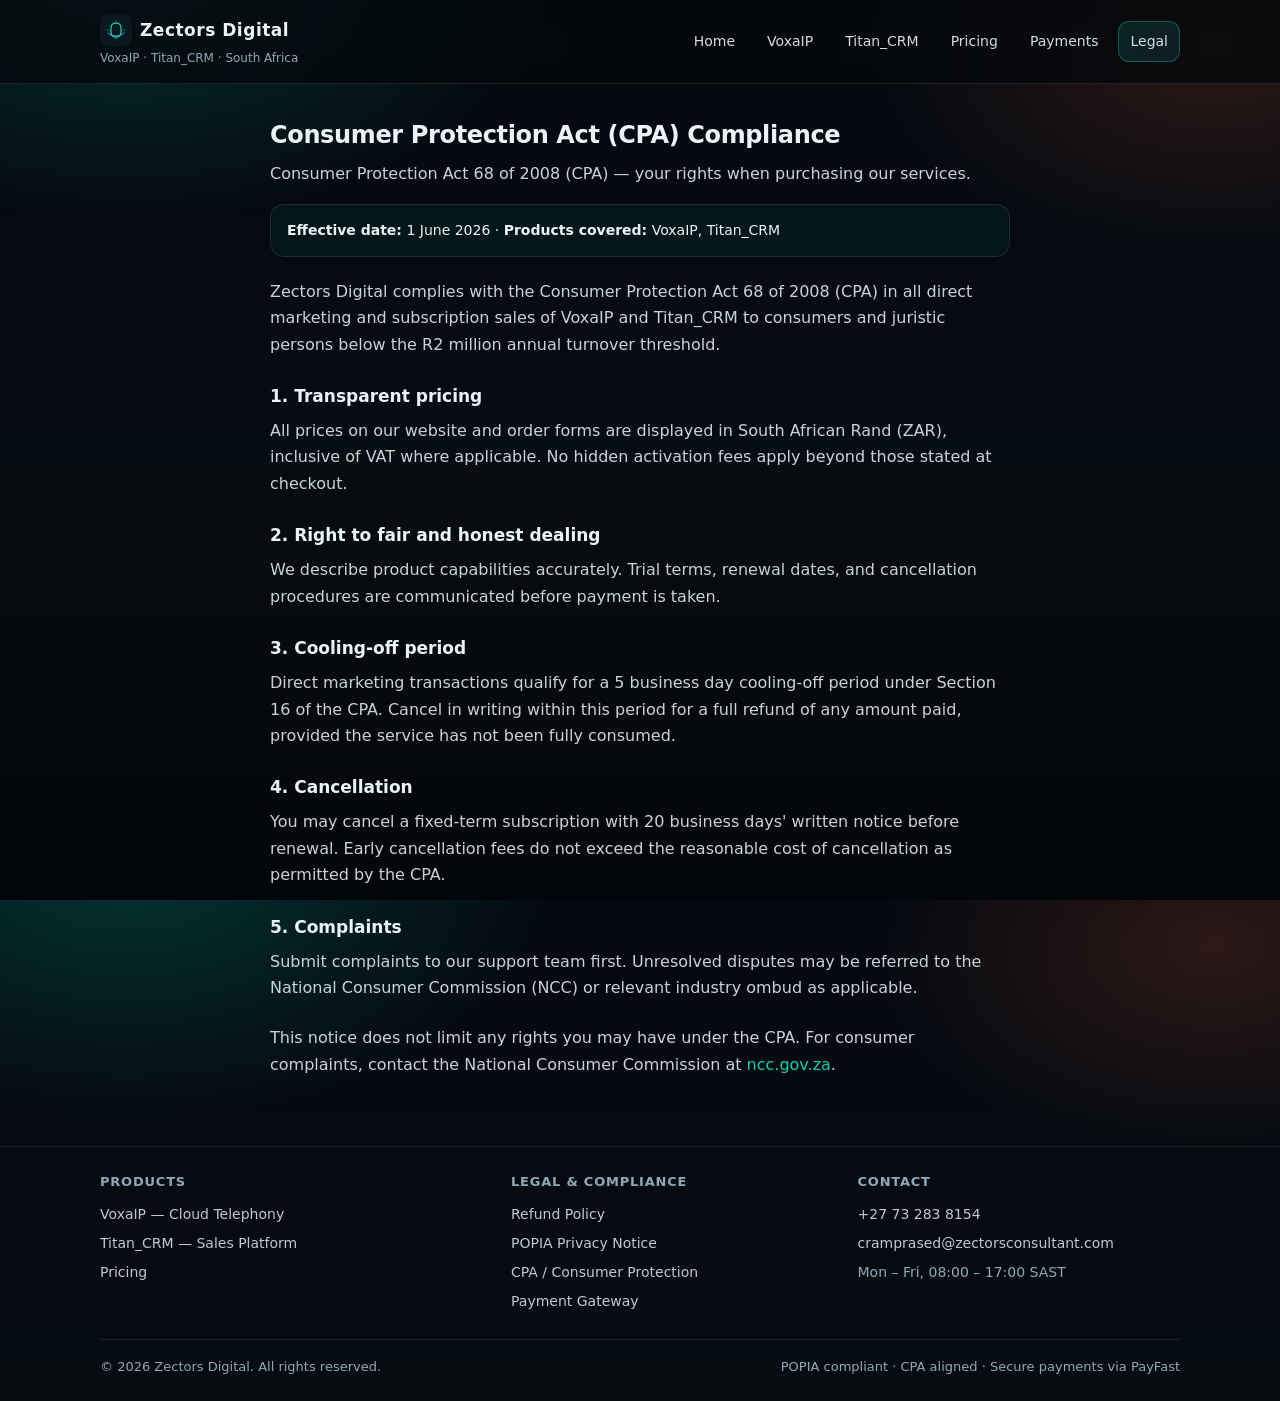
==== cba.html @ 364d6885 "Lucia" ====
<!doctype html>
<html lang="en">
  <head>
    <meta charset="utf-8" />
    <meta name="viewport" content="width=device-width, initial-scale=1" />
    <meta name="description" content="Consumer Protection Act compliance for VoxaIP and Titan_CRM purchases." />
    <title>CPA Compliance · Zectors Digital</title>
    <link rel="stylesheet" href="assets/voxa-styles.css" />
  </head>
  <body>
    <header class="siteHeader">
      <div class="container">
        <div class="navRow">
          <a class="brand" href="index.html">
            <div class="brandLogo">
              <img src="assets/images/icon-voxaip.svg" alt="" width="32" height="32" aria-hidden="true" />
              <strong>Zectors Digital</strong>
            </div>
            <span>VoxaIP · Titan_CRM · South Africa</span>
          </a>
          <nav class="navLinks" aria-label="Primary">
              <a href="index.html" class="">Home</a>
              <a href="voxaip.html" class="">VoxaIP</a>
              <a href="titan-crm.html" class="">Titan_CRM</a>
              <a href="pricing.html" class="">Pricing</a>
              <a href="payment-gateway.html" class="">Payments</a>
              <a href="popia.html" class="active">Legal</a>
          </nav>
        </div>
      </div>
    </header>

    <main>
  <section class="section" style="padding-top:32px;">
    <div class="container legalDoc">
      <div class="sectionTitle">
        <h2>Consumer Protection Act (CPA) Compliance</h2>
        <p>Consumer Protection Act 68 of 2008 (CPA) — your rights when purchasing our services.</p>
      </div>

      <div class="docMeta">
        <strong>Effective date:</strong> 1 June 2026 ·
        <strong>Products covered:</strong> VoxaIP, Titan_CRM
      </div>

      <p>Zectors Digital complies with the Consumer Protection Act 68 of 2008 (CPA) in all direct marketing and subscription sales of VoxaIP and Titan_CRM to consumers and juristic persons below the R2 million annual turnover threshold.</p>

        <h3>1. Transparent pricing</h3>
        <p>All prices on our website and order forms are displayed in South African Rand (ZAR), inclusive of VAT where applicable. No hidden activation fees apply beyond those stated at checkout.</p>
        <h3>2. Right to fair and honest dealing</h3>
        <p>We describe product capabilities accurately. Trial terms, renewal dates, and cancellation procedures are communicated before payment is taken.</p>
        <h3>3. Cooling-off period</h3>
        <p>Direct marketing transactions qualify for a 5 business day cooling-off period under Section 16 of the CPA. Cancel in writing within this period for a full refund of any amount paid, provided the service has not been fully consumed.</p>
        <h3>4. Cancellation</h3>
        <p>You may cancel a fixed-term subscription with 20 business days&#39; written notice before renewal. Early cancellation fees do not exceed the reasonable cost of cancellation as permitted by the CPA.</p>
        <h3>5. Complaints</h3>
        <p>Submit complaints to our support team first. Unresolved disputes may be referred to the National Consumer Commission (NCC) or relevant industry ombud as applicable.</p>

      <p class="muted" style="margin-top:24px;">
        This notice does not limit any rights you may have under the CPA. For consumer complaints, contact the National Consumer Commission at <a href="https://www.ncc.gov.za" style="color:var(--voxa);" target="_blank" rel="noopener">ncc.gov.za</a>.
      </p>
    </div>
  </section>
    </main>

    <footer class="siteFooter">
      <div class="container">
        <div class="footerGrid">
          <div>
            <h4>Products</h4>
            <a href="voxaip.html">VoxaIP — Cloud Telephony</a>
            <a href="titan-crm.html">Titan_CRM — Sales Platform</a>
            <a href="pricing.html">Pricing</a>
          </div>
          <div>
            <h4>Legal &amp; Compliance</h4>
            <a href="refund-policy.html">Refund Policy</a>
            <a href="popia.html">POPIA Privacy Notice</a>
            <a href="cba.html">CPA / Consumer Protection</a>
            <a href="payment-gateway.html">Payment Gateway</a>
          </div>
          <div>
            <h4>Contact</h4>
            <a href="tel:+27732838154">+27 73 283 8154</a>
            <a href="mailto:cramprased@zectorsconsultant.com">cramprased@zectorsconsultant.com</a>
            <span class="muted" style="display:block;font-size:14px;margin-top:6px;">Mon – Fri, 08:00 – 17:00 SAST</span>
          </div>
        </div>
        <div class="footerBottom">
          <span>&copy; 2026 Zectors Digital. All rights reserved.</span>
          <span>POPIA compliant · CPA aligned · Secure payments via PayFast</span>
        </div>
      </div>
    </footer>
  </body>
</html>
---- assets/voxa-styles.css ----
:root{
  --bg:#060d12;
  --card:#0c1820;
  --muted:#8fa8b8;
  --text:#e8f4f8;
  --voxa:#00d4aa;
  --titan:#ff6b35;
  --accent:#4dabf7;
  --line:rgba(255,255,255,.09);
  --shadow: 0 16px 40px rgba(0,0,0,.45);
  --radius: 18px;
}

*{box-sizing:border-box}
html,body{height:100%}
body{
  margin:0;
  font-family: ui-sans-serif, system-ui, -apple-system, Segoe UI, Roboto, Arial, sans-serif;
  color:var(--text);
  background:
    radial-gradient(800px 480px at 10% -5%, rgba(0,212,170,.22), transparent 55%),
    radial-gradient(700px 420px at 95% 5%, rgba(255,107,53,.16), transparent 50%),
    linear-gradient(180deg, #040810 0%, var(--bg) 50%, #030608 100%);
  line-height:1.65;
}

a{color:inherit;text-decoration:none}
.container{max-width:1120px;margin:0 auto;padding:0 20px}

.siteHeader{
  position:sticky;top:0;z-index:50;
  backdrop-filter:blur(12px);
  background:rgba(4,8,12,.78);
  border-bottom:1px solid var(--line);
}
.navRow{display:flex;align-items:center;justify-content:space-between;padding:14px 0;gap:16px}
.brand{display:flex;flex-direction:column;gap:3px;text-decoration:none}
.brandLogo{display:flex;align-items:center;gap:8px}
.brandLogo img{flex-shrink:0;border-radius:8px}
.brand strong{font-size:17px;letter-spacing:.03em}
.brand span{font-size:12px;color:var(--muted)}
.navLinks{display:flex;gap:8px;flex-wrap:wrap;justify-content:flex-end}
.navLinks a{
  padding:8px 11px;border-radius:11px;
  color:rgba(232,244,248,.9);
  border:1px solid transparent;
  font-size:14px;
}
.navLinks a:hover{border-color:var(--line);background:rgba(255,255,255,.04)}
.navLinks a.active{
  border-color:rgba(0,212,170,.35);
  background:linear-gradient(135deg, rgba(0,212,170,.14), rgba(77,171,247,.10));
}

.hero{padding:52px 0 28px}
.heroVisual{
  border:1px solid var(--line);
  border-radius:calc(var(--radius) + 4px);
  overflow:hidden;
  box-shadow:var(--shadow);
  background:rgba(255,255,255,.02);
  min-height:180px;
}
.heroVisual img,.heroVisual svg{display:block;width:100%;height:auto;min-height:180px;object-fit:cover}
.heroVisualInline svg{display:block;width:100%;height:auto;border-radius:calc(var(--radius) + 4px)}
.heroGrid{display:grid;grid-template-columns:1.15fr .85fr;gap:22px;align-items:stretch}
.heroGridWide{display:grid;grid-template-columns:1fr 1fr;gap:22px;align-items:center}
.heroCard{
  border:1px solid var(--line);
  border-radius:calc(var(--radius) + 4px);
  background:linear-gradient(145deg, rgba(255,255,255,.05), rgba(255,255,255,.02));
  box-shadow:var(--shadow);
  padding:30px;
}
.kicker{
  display:inline-flex;align-items:center;gap:8px;
  font-size:12px;color:var(--muted);
  border:1px solid var(--line);
  padding:6px 12px;border-radius:999px;
  background:rgba(255,255,255,.03);
}
.h1{margin:14px 0 12px;font-size:42px;line-height:1.08;letter-spacing:-.025em}
.lead{margin:0;color:rgba(232,244,248,.88);font-size:17px;max-width:58ch}
.ctaRow{display:flex;gap:12px;flex-wrap:wrap;margin-top:20px}
.btn{
  display:inline-flex;align-items:center;justify-content:center;
  padding:11px 16px;border-radius:14px;
  border:1px solid var(--line);
  background:rgba(255,255,255,.04);
  font-size:14px;font-weight:500;
}
.btn:hover{transform:translateY(-1px)}
.btnVoxa{
  border-color:rgba(0,212,170,.45);
  background:linear-gradient(135deg, rgba(0,212,170,.28), rgba(0,212,170,.12));
}
.btnTitan{
  border-color:rgba(255,107,53,.45);
  background:linear-gradient(135deg, rgba(255,107,53,.26), rgba(255,107,53,.10));
}
.btnPrimary{
  border-color:rgba(77,171,247,.40);
  background:linear-gradient(135deg, rgba(77,171,247,.24), rgba(0,212,170,.14));
}

.miniCard{
  border:1px solid var(--line);
  border-radius:calc(var(--radius) + 4px);
  background:rgba(255,255,255,.03);
  padding:20px;
}
.statGrid{display:grid;grid-template-columns:1fr;gap:10px}
.stat{
  border:1px solid var(--line);
  background:rgba(255,255,255,.02);
  border-radius:14px;
  padding:12px 14px;
  display:flex;justify-content:space-between;align-items:baseline;
}
.stat strong{font-size:18px;color:var(--voxa)}
.stat span{color:var(--muted);font-size:13px}

.section{padding:22px 0}
.sectionTitle{margin:0 0 16px}
.sectionTitle h2{margin:0 0 6px;font-size:24px;letter-spacing:-.015em}
.sectionTitle p{margin:0;color:var(--muted);max-width:70ch}

.grid2{display:grid;grid-template-columns:1fr 1fr;gap:16px}
.grid3{display:grid;grid-template-columns:repeat(3,1fr);gap:16px}
.card{
  border:1px solid var(--line);
  border-radius:var(--radius);
  background:rgba(255,255,255,.03);
  padding:20px;
}
.card h3{margin:0 0 10px;font-size:17px}
.cardVisual{
  border-radius:14px;
  overflow:hidden;
  margin:-4px -4px 16px;
  border:1px solid var(--line);
}
.cardVisual svg,.productHero svg,.heroVisual svg{display:block;width:100%;height:180px}
.productHero svg{max-height:340px;height:auto}
.heroVisual svg{height:auto;min-height:180px}
.inlineSvg svg{display:block;width:100%}
.cardVisual svg{height:180px;object-fit:cover;object-position:center}
.cardIcon{width:52px;height:52px;margin-bottom:12px}
.cardIcon img{display:block;width:100%;height:100%}
.productHero{
  border:1px solid var(--line);
  border-radius:calc(var(--radius) + 4px);
  overflow:hidden;
  margin-bottom:24px;
  box-shadow:var(--shadow);
}
.productHero img{display:block;width:100%;max-height:340px;object-fit:cover}
.featureStrip{
  display:grid;
  grid-template-columns:repeat(4,1fr);
  gap:14px;
  margin:28px 0;
}
.featureItem{
  text-align:center;
  padding:18px 12px;
  border:1px solid var(--line);
  border-radius:var(--radius);
  background:rgba(255,255,255,.02);
}
.featureItem img{width:48px;height:48px;margin:0 auto 10px;display:block}
.featureItem strong{display:block;font-size:14px;margin-bottom:4px}
.featureItem span{font-size:12px;color:var(--muted)}
.muted{color:var(--muted)}
.list{margin:10px 0 0;padding-left:18px;color:rgba(232,244,248,.88)}
.list li{margin-bottom:6px}

.productBadge{
  display:inline-block;
  font-size:11px;font-weight:700;letter-spacing:.08em;text-transform:uppercase;
  padding:5px 10px;border-radius:999px;margin-bottom:10px;
}
.badgeVoxa{color:var(--voxa);border:1px solid rgba(0,212,170,.35);background:rgba(0,212,170,.10)}
.badgeTitan{color:var(--titan);border:1px solid rgba(255,107,53,.35);background:rgba(255,107,53,.10)}

.planGrid{margin-bottom:8px}
.planSection{margin-bottom:36px;padding-bottom:8px;border-bottom:1px solid var(--line)}
.planSection:last-of-type{border-bottom:none;margin-bottom:0}
.planCard{position:relative;display:flex;flex-direction:column;height:100%}
.planPopular{border-color:rgba(255,107,53,.45);background:linear-gradient(145deg, rgba(255,107,53,.08), rgba(255,255,255,.03))}
.planPopularBadge{
  position:absolute;top:14px;right:14px;
  font-size:10px;font-weight:700;letter-spacing:.06em;text-transform:uppercase;
  padding:4px 8px;border-radius:999px;
  color:var(--titan);border:1px solid rgba(255,107,53,.4);background:rgba(255,107,53,.12);
}
.planSubtitle{margin:0 0 6px;font-size:14px}
.planUsers{margin:4px 0 8px;font-size:14px;color:var(--voxa)}
.planNote{margin:0 0 10px;font-size:13px}
.planAnnual{margin:0 0 8px;font-size:13px}
.planFeatures{flex:1;margin-top:8px;font-size:14px}
.priceTag{font-size:28px;font-weight:700;margin:8px 0 4px}
.priceTag small{font-size:14px;font-weight:400;color:var(--muted)}

.legalDoc{max-width:780px}
.legalDoc h3{margin:24px 0 8px;font-size:17px;color:var(--text)}
.legalDoc p{margin:0 0 14px;color:rgba(232,244,248,.86)}
.legalDoc .docMeta{
  padding:14px 16px;border-radius:14px;
  border:1px solid var(--line);
  background:rgba(0,212,170,.06);
  margin-bottom:22px;
  font-size:14px;
}

.payMethods{display:flex;flex-wrap:wrap;gap:10px;margin:14px 0}
.payChip{
  border:1px solid var(--line);
  padding:8px 14px;border-radius:12px;
  background:rgba(255,255,255,.04);
  font-size:13px;font-weight:500;
}

.siteFooter{border-top:1px solid var(--line);margin-top:32px;padding:24px 0}
.footerGrid{
  display:grid;
  grid-template-columns:1.2fr 1fr 1fr;
  gap:24px;
  margin-bottom:20px;
}
.footerGrid h4{margin:0 0 10px;font-size:13px;text-transform:uppercase;letter-spacing:.06em;color:var(--muted)}
.footerGrid a{display:block;color:rgba(232,244,248,.82);font-size:14px;margin-bottom:6px}
.footerGrid a:hover{color:var(--voxa)}
.footerBottom{
  display:flex;justify-content:space-between;gap:12px;flex-wrap:wrap;
  padding-top:16px;border-top:1px solid var(--line);
  font-size:13px;color:var(--muted);
}

@media (max-width:920px){
  .heroGrid,.heroGridWide,.grid2,.grid3,.footerGrid,.featureStrip{grid-template-columns:1fr}
  .h1{font-size:34px}
  .navLinks{font-size:13px}
  .cardVisual img{height:160px}
}
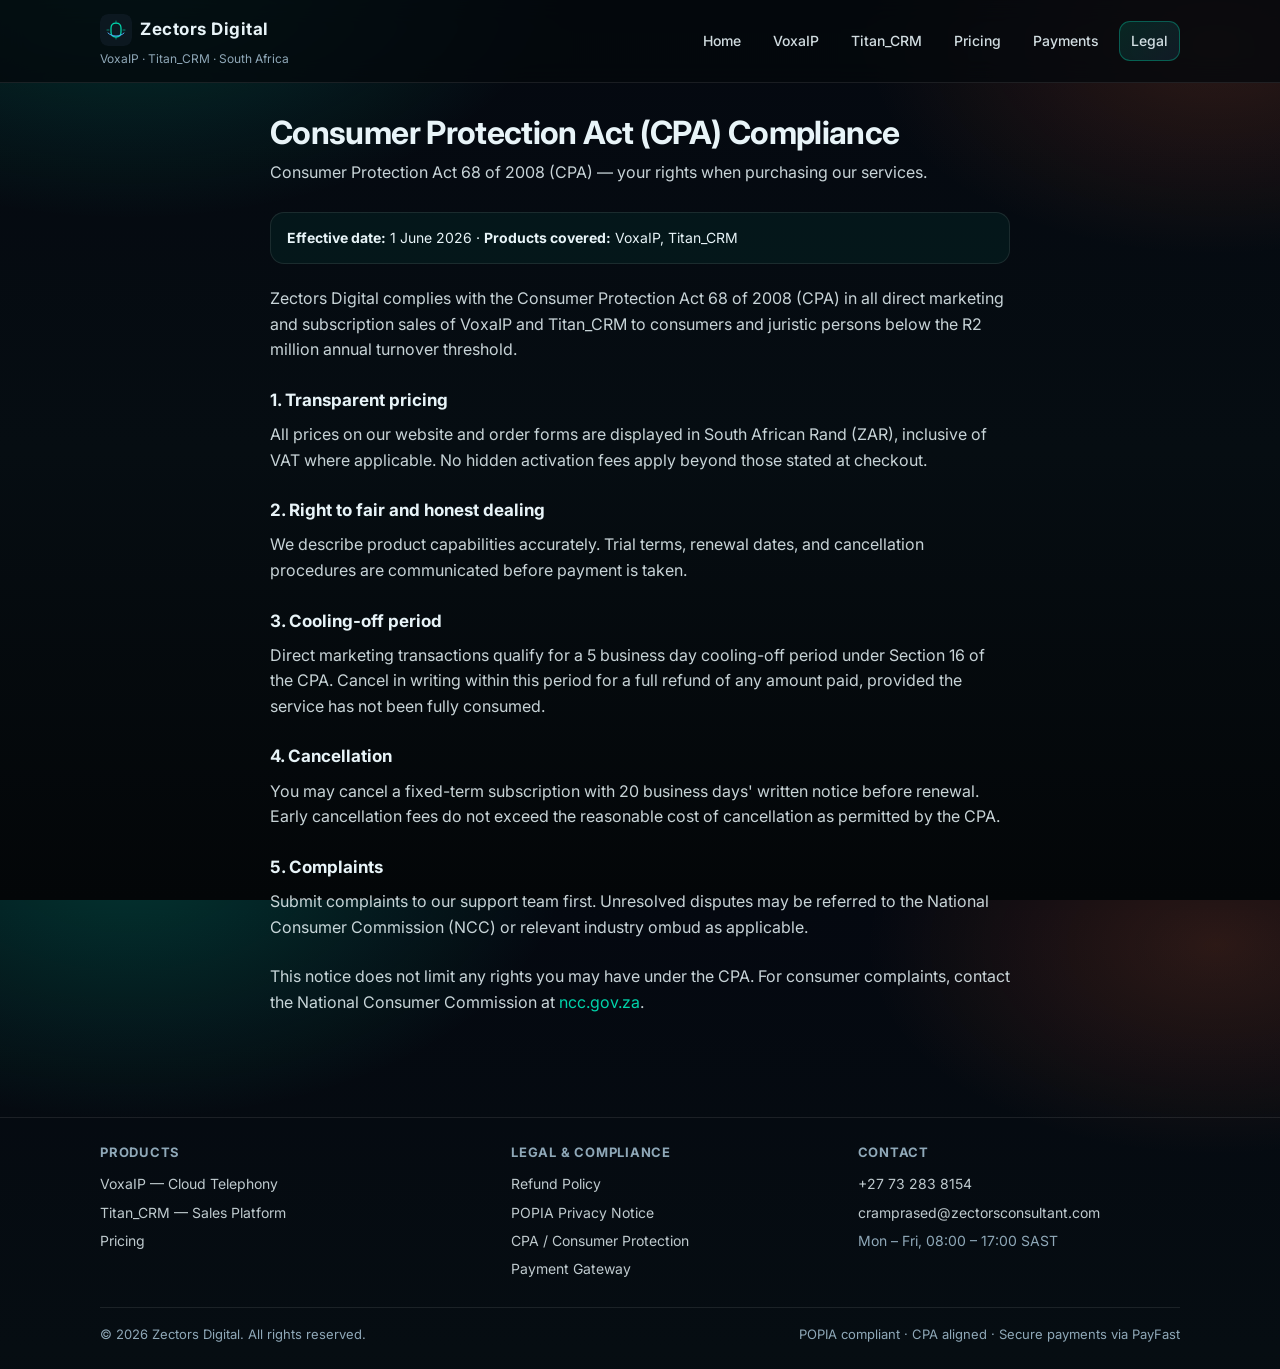
==== commit 05a2373f: "Lucia" ====
--- a/cba.html
+++ b/cba.html
@@ -5,6 +5,8 @@
     <meta name="viewport" content="width=device-width, initial-scale=1" />
     <meta name="description" content="Consumer Protection Act compliance for VoxaIP and Titan_CRM purchases." />
     <title>CPA Compliance · Zectors Digital</title>
+    <link rel="icon" type="image/svg+xml" href="assets/images/icon-voxaip.svg" />
+    <meta name="theme-color" content="#060d12" />
     <link rel="stylesheet" href="assets/voxa-styles.css" />
   </head>
   <body>
--- a/assets/voxa-styles.css
+++ b/assets/voxa-styles.css
@@ -1,3 +1,5 @@
+@import url('https://fonts.googleapis.com/css2?family=Inter:wght@400;500;600;700;800&display=swap');
+
 :root{
   --bg:#060d12;
   --card:#0c1820;
@@ -8,21 +10,30 @@
   --accent:#4dabf7;
   --line:rgba(255,255,255,.09);
   --shadow: 0 16px 40px rgba(0,0,0,.45);
+  --shadow-hover: 0 24px 60px rgba(0,0,0,.55);
   --radius: 18px;
+  --ease: cubic-bezier(.4,0,.2,1);
+  --focus: 0 0 0 3px rgba(77,171,247,.45);
 }
 
 *{box-sizing:border-box}
 html,body{height:100%}
+html{scroll-behavior:smooth}
 body{
   margin:0;
-  font-family: ui-sans-serif, system-ui, -apple-system, Segoe UI, Roboto, Arial, sans-serif;
+  font-family: "Inter", ui-sans-serif, system-ui, -apple-system, Segoe UI, Roboto, Arial, sans-serif;
+  -webkit-font-smoothing:antialiased;
+  text-rendering:optimizeLegibility;
   color:var(--text);
   background:
     radial-gradient(800px 480px at 10% -5%, rgba(0,212,170,.22), transparent 55%),
     radial-gradient(700px 420px at 95% 5%, rgba(255,107,53,.16), transparent 50%),
     linear-gradient(180deg, #040810 0%, var(--bg) 50%, #030608 100%);
-  line-height:1.65;
-}
+  line-height:1.6;
+}
+
+:focus-visible{outline:none;box-shadow:var(--focus);border-radius:8px}
+img,svg{max-width:100%}
 
 a{color:inherit;text-decoration:none}
 .container{max-width:1120px;margin:0 auto;padding:0 20px}
@@ -44,7 +55,8 @@
   padding:8px 11px;border-radius:11px;
   color:rgba(232,244,248,.9);
   border:1px solid transparent;
-  font-size:14px;
+  font-size:14px;font-weight:500;
+  transition:color .18s var(--ease), background .18s var(--ease), border-color .18s var(--ease);
 }
 .navLinks a:hover{border-color:var(--line);background:rgba(255,255,255,.04)}
 .navLinks a.active{
@@ -79,17 +91,20 @@
   padding:6px 12px;border-radius:999px;
   background:rgba(255,255,255,.03);
 }
-.h1{margin:14px 0 12px;font-size:42px;line-height:1.08;letter-spacing:-.025em}
-.lead{margin:0;color:rgba(232,244,248,.88);font-size:17px;max-width:58ch}
+.h1{margin:14px 0 12px;font-size:clamp(34px,5vw,46px);font-weight:800;line-height:1.06;letter-spacing:-.03em}
+.lead{margin:0;color:rgba(232,244,248,.88);font-size:clamp(16px,1.6vw,18px);max-width:58ch}
 .ctaRow{display:flex;gap:12px;flex-wrap:wrap;margin-top:20px}
 .btn{
   display:inline-flex;align-items:center;justify-content:center;
-  padding:11px 16px;border-radius:14px;
+  padding:12px 18px;border-radius:12px;
   border:1px solid var(--line);
   background:rgba(255,255,255,.04);
-  font-size:14px;font-weight:500;
-}
-.btn:hover{transform:translateY(-1px)}
+  font-size:14px;font-weight:600;
+  cursor:pointer;
+  transition:transform .18s var(--ease), box-shadow .18s var(--ease), border-color .18s var(--ease), background .18s var(--ease);
+}
+.btn:hover{transform:translateY(-2px);box-shadow:0 10px 24px rgba(0,0,0,.35)}
+.btn:active{transform:translateY(0)}
 .btnVoxa{
   border-color:rgba(0,212,170,.45);
   background:linear-gradient(135deg, rgba(0,212,170,.28), rgba(0,212,170,.12));
@@ -120,10 +135,10 @@
 .stat strong{font-size:18px;color:var(--voxa)}
 .stat span{color:var(--muted);font-size:13px}
 
-.section{padding:22px 0}
-.sectionTitle{margin:0 0 16px}
-.sectionTitle h2{margin:0 0 6px;font-size:24px;letter-spacing:-.015em}
-.sectionTitle p{margin:0;color:var(--muted);max-width:70ch}
+.section{padding:56px 0}
+.sectionTitle{margin:0 0 26px}
+.sectionTitle h2{margin:0 0 8px;font-size:clamp(24px,3vw,32px);font-weight:700;line-height:1.15;letter-spacing:-.02em}
+.sectionTitle p{margin:0;color:var(--muted);max-width:70ch;font-size:16px}
 
 .grid2{display:grid;grid-template-columns:1fr 1fr;gap:16px}
 .grid3{display:grid;grid-template-columns:repeat(3,1fr);gap:16px}
@@ -131,9 +146,11 @@
   border:1px solid var(--line);
   border-radius:var(--radius);
   background:rgba(255,255,255,.03);
-  padding:20px;
-}
-.card h3{margin:0 0 10px;font-size:17px}
+  padding:22px;
+  transition:transform .2s var(--ease), box-shadow .2s var(--ease), border-color .2s var(--ease);
+}
+.card:hover{transform:translateY(-3px);box-shadow:var(--shadow-hover);border-color:rgba(255,255,255,.16)}
+.card h3{margin:0 0 10px;font-size:18px;font-weight:700;letter-spacing:-.01em}
 .cardVisual{
   border-radius:14px;
   overflow:hidden;
@@ -167,7 +184,9 @@
   border:1px solid var(--line);
   border-radius:var(--radius);
   background:rgba(255,255,255,.02);
-}
+  transition:transform .2s var(--ease), border-color .2s var(--ease), background .2s var(--ease);
+}
+.featureItem:hover{transform:translateY(-3px);border-color:rgba(0,212,170,.3);background:rgba(255,255,255,.04)}
 .featureItem img{width:48px;height:48px;margin:0 auto 10px;display:block}
 .featureItem strong{display:block;font-size:14px;margin-bottom:4px}
 .featureItem span{font-size:12px;color:var(--muted)}
@@ -221,6 +240,50 @@
   font-size:13px;font-weight:500;
 }
 
+.trustBar{
+  display:flex;flex-wrap:wrap;align-items:center;justify-content:center;
+  gap:14px 28px;
+  padding:24px;
+  border:1px solid var(--line);
+  border-radius:var(--radius);
+  background:rgba(255,255,255,.02);
+}
+.trustBar .trustLabel{
+  width:100%;text-align:center;
+  font-size:12px;letter-spacing:.12em;text-transform:uppercase;
+  color:var(--muted);margin-bottom:4px;
+}
+.trustLogo{
+  font-size:17px;font-weight:700;letter-spacing:-.01em;
+  color:rgba(232,244,248,.7);
+  opacity:.85;
+  transition:color .2s var(--ease), opacity .2s var(--ease);
+}
+.trustLogo:hover{color:var(--text);opacity:1}
+
+.testimonialGrid{display:grid;grid-template-columns:repeat(3,1fr);gap:16px}
+.testimonial{
+  display:flex;flex-direction:column;gap:14px;
+  border:1px solid var(--line);
+  border-radius:var(--radius);
+  background:linear-gradient(145deg, rgba(255,255,255,.05), rgba(255,255,255,.02));
+  padding:24px;
+  transition:transform .2s var(--ease), box-shadow .2s var(--ease), border-color .2s var(--ease);
+}
+.testimonial:hover{transform:translateY(-3px);box-shadow:var(--shadow-hover);border-color:rgba(255,255,255,.16)}
+.testimonial .quoteMark{font-size:40px;line-height:.6;color:var(--voxa);font-weight:800;height:18px}
+.testimonial blockquote{margin:0;font-size:15px;color:rgba(232,244,248,.92);flex:1}
+.testimonialBy{display:flex;align-items:center;gap:12px;margin-top:2px}
+.testimonialAvatar{
+  width:42px;height:42px;border-radius:50%;flex-shrink:0;
+  display:flex;align-items:center;justify-content:center;
+  font-weight:700;font-size:15px;color:#041018;
+  background:linear-gradient(135deg, var(--voxa), var(--accent));
+}
+.testimonialAvatar.titanAvatar{background:linear-gradient(135deg, var(--titan), #ff9f43)}
+.testimonialMeta strong{display:block;font-size:14px}
+.testimonialMeta span{display:block;font-size:13px;color:var(--muted)}
+
 .siteFooter{border-top:1px solid var(--line);margin-top:32px;padding:24px 0}
 .footerGrid{
   display:grid;
@@ -238,8 +301,26 @@
 }
 
 @media (max-width:920px){
-  .heroGrid,.heroGridWide,.grid2,.grid3,.footerGrid,.featureStrip{grid-template-columns:1fr}
-  .h1{font-size:34px}
-  .navLinks{font-size:13px}
+  .heroGrid,.heroGridWide,.grid2,.grid3,.footerGrid,.testimonialGrid{grid-template-columns:1fr}
+  .featureStrip{grid-template-columns:repeat(2,1fr)}
+  .section{padding:40px 0}
   .cardVisual img{height:160px}
-}
+  .navRow{flex-wrap:wrap}
+  .navLinks{
+    width:100%;
+    justify-content:flex-start;
+    flex-wrap:nowrap;
+    overflow-x:auto;
+    gap:6px;
+    padding-bottom:4px;
+    -webkit-overflow-scrolling:touch;
+    scrollbar-width:none;
+  }
+  .navLinks::-webkit-scrollbar{display:none}
+  .navLinks a{flex:0 0 auto;font-size:13px}
+}
+
+@media (prefers-reduced-motion:reduce){
+  html{scroll-behavior:auto}
+  *{transition:none !important;animation:none !important}
+}
